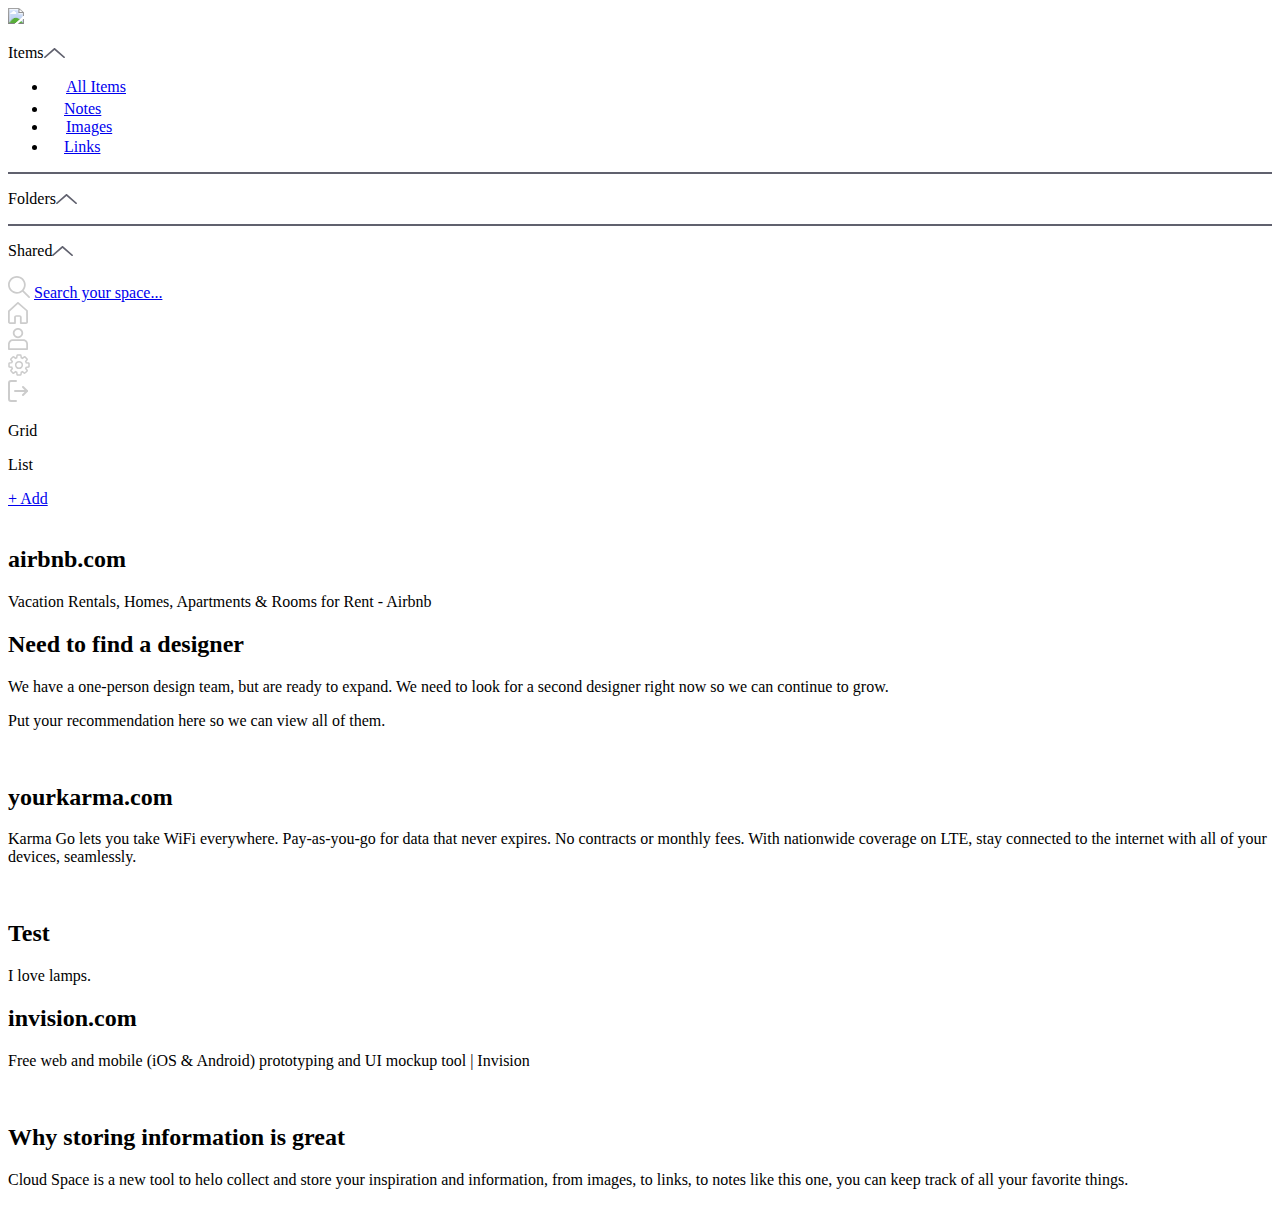
==== dashboard.html @ 66cd8a6a "Reverted icons back to svg format and fixed html issue" ====
<!DOCTYPE html>
<html>
  <head>
    <meta http-equiv="X-UA-Compatible" content="IE=Edge">
    <meta name="viewpoint" content="width=device-width, initial-scale=1">
    <meta charset="utf-8">
    <title>Dashboard | Cloud Space</title>

    <!-- Google Fonts -->
    <link href="https://fonts.googleapis.com/css?family=Open+Sans:300,400,600,700,800" rel="stylesheet">
    <link href="https://fonts.googleapis.com/css?family=Noto+Serif:400,700" rel="stylesheet">

    <!-- CSS -->
    <link rel="stylesheet" href="css/normalize.css">
    <link rel="stylesheet" href="css/dashboard.css">
    <link rel="stylesheet" href="animate-css/animate.min.css">
  </head>

<body class="dashboard">
  <!-- LEFT NAV -->
  <nav id="left-nav" class="left-nav col-2">
    <a href="#" class="site-logo"><img src="images/header-logo.svg"></a>
    <div class="items">
      <p>Items<img src="images/nav-icons/arrow.svg" alt=""></p>
      <ul>
        <li id="active"><img src="images/nav-icons/all.svg" alt=""><a href="dashboard.html">All Items</a></li>
        <li><a href="#"><img src="images/nav-icons/notes.svg" alt="">Notes</a></li>
        <li><a href="dashboard-images.html"><img src="images/nav-icons/images.svg" alt="">Images</a></li>
        <li><a href="#"><img src="images/nav-icons/links.svg" alt="">Links</a></li>
      </ul>
    </div>
    <hr noshade color=#60616E>
    <div class="folders">
      <p>Folders<img src="images/nav-icons/arrow.svg" alt=""></p>
    </div>
    <hr noshade color=#60616E>
    <div class="shared">
      <p>Shared<img src="images/nav-icons/arrow.svg" alt=""></p>
    </div>
  </nav>

  <main role="main">
    <!-- CONTENT -->
    <section class="content col-10">

      <!-- HEADER -->
      <div class="header">
        <img src="images/header-icons/search.svg" class="search" alt="">
        <a href="#" class="search-bar">Search your space...</a>
        <div class="header-nav">
          <div class="nav-btn">
            <a href="#"><img src="images/header-icons/home.svg" alt=""></a>
          </div>
          <div class="nav-btn">
            <a href="#"><img src="images/header-icons/user.svg" alt=""></a>
          </div>
          <div class="nav-btn">
            <a href="#"><img src="images/header-icons/settings.svg" alt=""></a>
          </div>
          <div class="nav-btn log-out">
            <a href="#"><img src="images/header-icons/log-out.svg" alt=""></a>
          </div>
        </div>
      </div>

      <!-- SUBHEADER -->
      <div class="subheader">
        <div class="view">
          <p id="selected">Grid</p>
          <p>List</p>
        </div>
        <div class="add-btn">
          <a href="#">+ Add</a>
        </div>
      </div>

      <!-- ITEMS -->
      <div class="container">
        <div class="content-item">
          <div class="item-box">
            <img src="https://images.pexels.com/photos/63633/bar-local-cong-ireland-63633.jpeg?h=350&auto=compress&cs=tinysrgb" alt="">
          </div>
        </div>
        <div class="content-item">
          <div class="item-box">
            <h2><img src="https://www.airbnb.com/favicon.ico" alt="">airbnb.com</h2>
            <p>Vacation Rentals, Homes, Apartments & Rooms for Rent - Airbnb</p>
          </div>
        </div>
        <div class="content-item">
          <div class="item-box">
            <h2>Need to find a designer</h2>
            <p>We have a one-person design team, but are ready to expand. We need to look for a second designer right now so we can continue to grow.</p>
            <p>Put your recommendation here so we can view all of them.</p>
          </div>
        </div>
        <div class="content-item">
          <div class="item-box">
            <img src="https://images.pexels.com/photos/7065/space-desk-office-hero-7065.jpg?h=350&auto=compress&cs=tinysrgb" alt="">
          </div>
        </div>
        <div class="content-item">
          <div class="item-box">
            <h2><img src="http://yourkarma.com/favicon.ico" alt="">yourkarma.com</h2>
            <p>Karma Go lets you take WiFi everywhere. Pay-as-you-go for data that never expires. No contracts or monthly fees. With nationwide coverage on LTE, stay connected to the internet with all of your devices, seamlessly.</p>
          </div>
        </div>
        <div class="content-item">
          <div class="item-box">
            <img src="https://images.pexels.com/photos/9410/pexels-photo.jpg?h=350&auto=compress&cs=tinysrgb" alt="">
          </div>
        </div>
        <div class="content-item">
          <div class="item-box">
            <h2>Test</h2>
            <p>I love lamps.</p>
          </div>
        </div>
        <div class="content-item">
          <div class="item-box">
            <h2><img src="https://www.invisionapp.com/favicon.ico" alt="">invision.com</h2>
            <p>Free web and mobile (iOS & Android) prototyping and UI mockup tool | Invision</p>
          </div>
        </div>
        <div class="content-item">
          <div class="item-box">
            <img src="https://images.pexels.com/photos/81363/office-work-desk-computer-81363.jpeg?h=350&auto=compress&cs=tinysrgb" alt="">
          </div>
        </div>
        <div class="content-item">
          <div class="item-box">
            <h2>Why storing information is great</h2>
            <p>Cloud Space is a new tool to helo collect and store your inspiration and information, from images, to links, to notes like this one, you can keep track of all your favorite things.</p>
          </div>
        </div>
      </div>
    </section>
  </main>
</body>
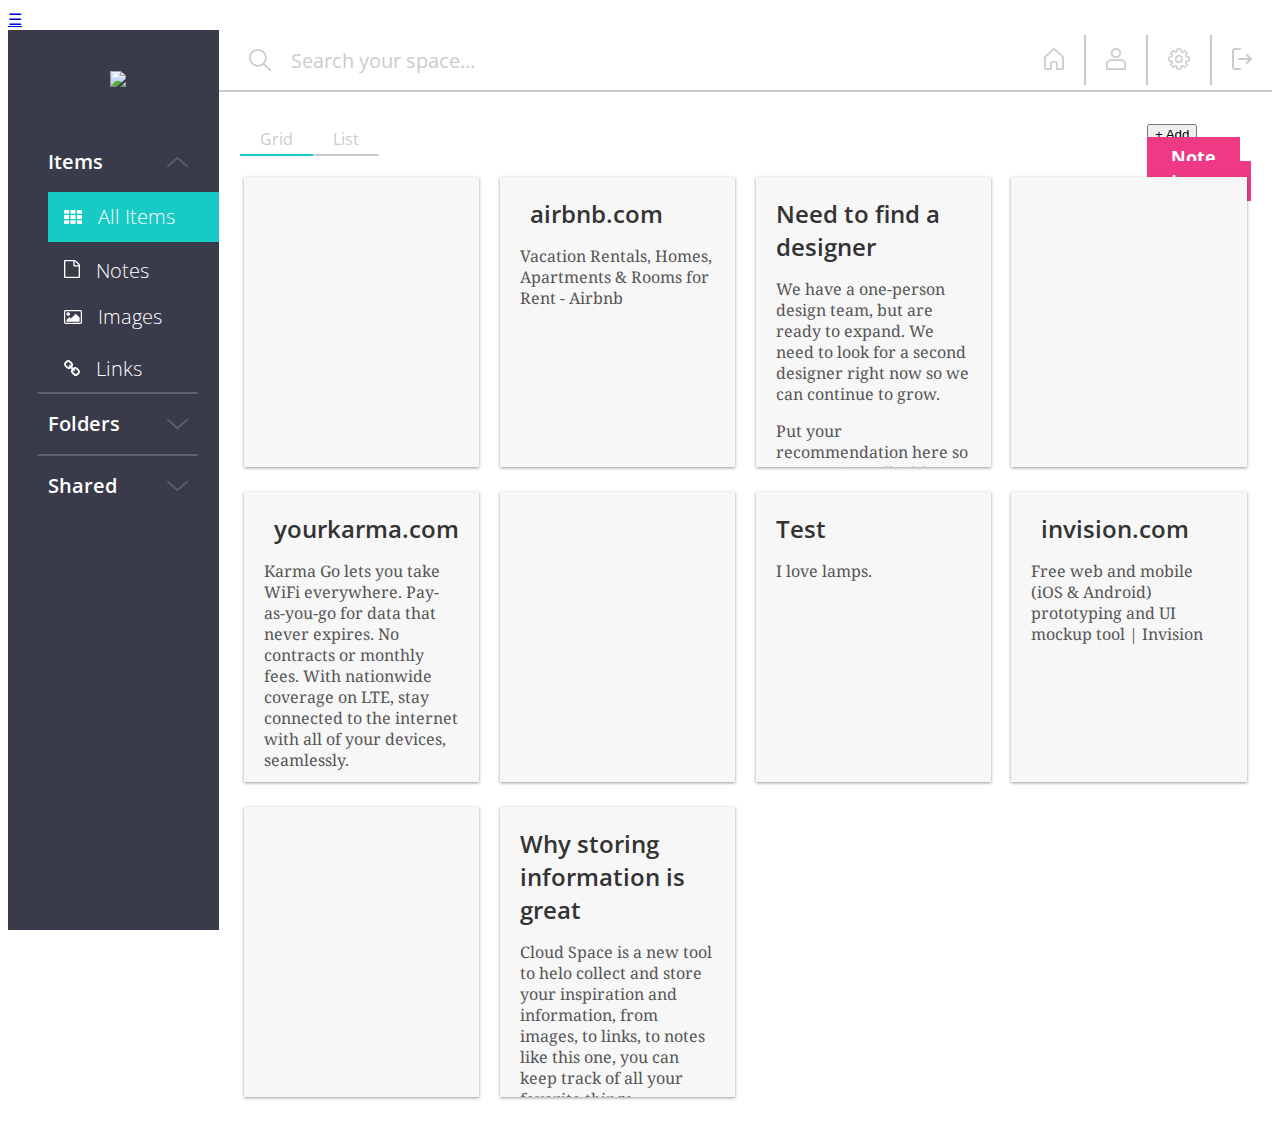
==== commit 9fd4ee1d: "Fixed display issue in Chrome for search/nav icons" ====
--- a/dashboard.html
+++ b/dashboard.html
@@ -14,126 +14,148 @@
     <link rel="stylesheet" href="css/normalize.css">
     <link rel="stylesheet" href="css/dashboard.css">
     <link rel="stylesheet" href="animate-css/animate.min.css">
+    <link rel="stylesheet" href="css/bootstrap.btndrop.css">
   </head>
 
-<body class="dashboard">
-  <!-- LEFT NAV -->
-  <nav id="left-nav" class="left-nav col-2">
-    <a href="#" class="site-logo"><img src="images/header-logo.svg"></a>
-    <div class="items">
-      <p>Items<img src="images/nav-icons/arrow.svg" alt=""></p>
-      <ul>
-        <li id="active"><img src="images/nav-icons/all.svg" alt=""><a href="dashboard.html">All Items</a></li>
-        <li><a href="#"><img src="images/nav-icons/notes.svg" alt="">Notes</a></li>
-        <li><a href="dashboard-images.html"><img src="images/nav-icons/images.svg" alt="">Images</a></li>
-        <li><a href="#"><img src="images/nav-icons/links.svg" alt="">Links</a></li>
-      </ul>
-    </div>
-    <hr noshade color=#60616E>
-    <div class="folders">
-      <p>Folders<img src="images/nav-icons/arrow.svg" alt=""></p>
-    </div>
-    <hr noshade color=#60616E>
-    <div class="shared">
-      <p>Shared<img src="images/nav-icons/arrow.svg" alt=""></p>
-    </div>
-  </nav>
+  <body class="dashboard">
+    <!-- RESPONSIVE NAV -->
+    <a href="#" class="hamburger" id="menu">&#9776;</a>
+    <!-- LEFT NAV -->
+    <nav class="left-nav col-2" id="left-nav">
+      <a href="#" class="site-logo"><img src="images/header-logo.svg"></a>
+      <div class="items">
+        <p>Items<img src="images/nav-icons/arrow.svg" alt=""></p>
+        <ul>
+          <li id="active"><img src="images/nav-icons/all.svg" alt=""><a href="dashboard.html">All Items</a></li>
+          <li><a href="#"><img src="images/nav-icons/notes.svg" alt="">Notes</a></li>
+          <li><a href="dashboard-images.html"><img src="images/nav-icons/images.svg" alt="">Images</a></li>
+          <li><a href="#"><img src="images/nav-icons/links.svg" alt="">Links</a></li>
+        </ul>
+      </div>
+      <hr noshade color=#60616E>
+      <div class="folders">
+        <p>Folders<img src="images/nav-icons/arrow.svg" alt=""></p>
+      </div>
+      <hr noshade color=#60616E>
+      <div class="shared">
+        <p>Shared<img src="images/nav-icons/arrow.svg" alt=""></p>
+      </div>
+    </nav>
 
-  <main role="main">
-    <!-- CONTENT -->
-    <section class="content col-10">
+    <main role="main">
+      <!-- CONTENT -->
+      <section class="content col-10">
 
-      <!-- HEADER -->
-      <div class="header">
-        <img src="images/header-icons/search.svg" class="search" alt="">
-        <a href="#" class="search-bar">Search your space...</a>
-        <div class="header-nav">
-          <div class="nav-btn">
-            <a href="#"><img src="images/header-icons/home.svg" alt=""></a>
+        <!-- HEADER -->
+        <div class="header">
+          <img src="images/header-icons/search.svg" class="search" alt="">
+          <a href="#" class="search-bar">Search your space...</a>
+          <div class="header-nav">
+            <div class="nav-btn">
+              <a href="dashboard.html"><img src="images/header-icons/home.svg" alt=""></a>
+            </div>
+            <div class="nav-btn">
+              <a href="#"><img src="images/header-icons/user.svg" alt=""></a>
+            </div>
+            <div class="nav-btn">
+              <a href="#"><img src="images/header-icons/settings.svg" alt=""></a>
+            </div>
+            <div class="nav-btn log-out">
+              <a href="index.html"><img src="images/header-icons/log-out.svg" alt=""></a>
+            </div>
           </div>
-          <div class="nav-btn">
-            <a href="#"><img src="images/header-icons/user.svg" alt=""></a>
+
+        </div>
+
+        <!-- SUBHEADER -->
+        <div class="subheader">
+          <div class="view">
+            <p id="selected"><img src="images/header-icons/grid.svg" alt="">Grid</p>
+            <p><img src="images/header-icons/list.svg" alt="">List</p>
           </div>
-          <div class="nav-btn">
-            <a href="#"><img src="images/header-icons/settings.svg" alt=""></a>
-          </div>
-          <div class="nav-btn log-out">
-            <a href="#"><img src="images/header-icons/log-out.svg" alt=""></a>
+          <div class="dropdown add-btn">
+            <button class="btn dropdown-toggle" type="button" id="dropdownMenuButton" data-toggle="dropdown" aria-haspopup="true" aria-expanded="false">
+              + Add
+            </button>
+            <div class="dropdown-menu dropdown-menu-right" aria-labelledby="dropdownMenuButton">
+              <a class="dropdown-item" href="#">Note</a>
+              <div class="dropdown-divider"></div>
+              <a class="dropdown-item" href="#">Image</a>
+              <div class="dropdown-divider"></div>
+              <a class="dropdown-item" href="#">Link</a>
+            </div>
           </div>
         </div>
-      </div>
 
-      <!-- SUBHEADER -->
-      <div class="subheader">
-        <div class="view">
-          <p id="selected">Grid</p>
-          <p>List</p>
-        </div>
-        <div class="add-btn">
-          <a href="#">+ Add</a>
-        </div>
-      </div>
-
-      <!-- ITEMS -->
-      <div class="container">
-        <div class="content-item">
-          <div class="item-box">
-            <img src="https://images.pexels.com/photos/63633/bar-local-cong-ireland-63633.jpeg?h=350&auto=compress&cs=tinysrgb" alt="">
+        <!-- ITEMS -->
+        <div class="container">
+          <div class="content-item">
+            <div class="item-box">
+              <img src="https://images.pexels.com/photos/63633/bar-local-cong-ireland-63633.jpeg?h=350&auto=compress&cs=tinysrgb" alt="">
+            </div>
+          </div>
+          <div class="content-item">
+            <div class="item-box">
+              <h2><img src="https://www.airbnb.com/favicon.ico" alt="">airbnb.com</h2>
+              <p>Vacation Rentals, Homes, Apartments & Rooms for Rent - Airbnb</p>
+            </div>
+          </div>
+          <div class="content-item">
+            <div class="item-box">
+              <h2>Need to find a designer</h2>
+              <p>We have a one-person design team, but are ready to expand. We need to look for a second designer right now so we can continue to grow.</p>
+              <p>Put your recommendation here so we can view all of them.</p>
+            </div>
+          </div>
+          <div class="content-item">
+            <div class="item-box">
+              <img src="https://images.pexels.com/photos/7065/space-desk-office-hero-7065.jpg?h=350&auto=compress&cs=tinysrgb" alt="">
+            </div>
+          </div>
+          <div class="content-item">
+            <div class="item-box">
+              <h2><img src="http://yourkarma.com/favicon.ico" alt="">yourkarma.com</h2>
+              <p>Karma Go lets you take WiFi everywhere. Pay-as-you-go for data that never expires. No contracts or monthly fees. With nationwide coverage on LTE, stay connected to the internet with all of your devices, seamlessly.</p>
+            </div>
+          </div>
+          <div class="content-item">
+            <div class="item-box">
+              <img src="https://images.pexels.com/photos/9410/pexels-photo.jpg?h=350&auto=compress&cs=tinysrgb" alt="">
+            </div>
+          </div>
+          <div class="content-item">
+            <div class="item-box">
+              <h2>Test</h2>
+              <p>I love lamps.</p>
+            </div>
+          </div>
+          <div class="content-item">
+            <div class="item-box">
+              <h2><img src="https://www.invisionapp.com/favicon.ico" alt="">invision.com</h2>
+              <p>Free web and mobile (iOS & Android) prototyping and UI mockup tool | Invision</p>
+            </div>
+          </div>
+          <div class="content-item">
+            <div class="item-box">
+              <img src="https://images.pexels.com/photos/81363/office-work-desk-computer-81363.jpeg?h=350&auto=compress&cs=tinysrgb" alt="">
+            </div>
+          </div>
+          <div class="content-item">
+            <div class="item-box">
+              <h2>Why storing information is great</h2>
+              <p>Cloud Space is a new tool to helo collect and store your inspiration and information, from images, to links, to notes like this one, you can keep track of all your favorite things.</p>
+            </div>
           </div>
         </div>
-        <div class="content-item">
-          <div class="item-box">
-            <h2><img src="https://www.airbnb.com/favicon.ico" alt="">airbnb.com</h2>
-            <p>Vacation Rentals, Homes, Apartments & Rooms for Rent - Airbnb</p>
-          </div>
-        </div>
-        <div class="content-item">
-          <div class="item-box">
-            <h2>Need to find a designer</h2>
-            <p>We have a one-person design team, but are ready to expand. We need to look for a second designer right now so we can continue to grow.</p>
-            <p>Put your recommendation here so we can view all of them.</p>
-          </div>
-        </div>
-        <div class="content-item">
-          <div class="item-box">
-            <img src="https://images.pexels.com/photos/7065/space-desk-office-hero-7065.jpg?h=350&auto=compress&cs=tinysrgb" alt="">
-          </div>
-        </div>
-        <div class="content-item">
-          <div class="item-box">
-            <h2><img src="http://yourkarma.com/favicon.ico" alt="">yourkarma.com</h2>
-            <p>Karma Go lets you take WiFi everywhere. Pay-as-you-go for data that never expires. No contracts or monthly fees. With nationwide coverage on LTE, stay connected to the internet with all of your devices, seamlessly.</p>
-          </div>
-        </div>
-        <div class="content-item">
-          <div class="item-box">
-            <img src="https://images.pexels.com/photos/9410/pexels-photo.jpg?h=350&auto=compress&cs=tinysrgb" alt="">
-          </div>
-        </div>
-        <div class="content-item">
-          <div class="item-box">
-            <h2>Test</h2>
-            <p>I love lamps.</p>
-          </div>
-        </div>
-        <div class="content-item">
-          <div class="item-box">
-            <h2><img src="https://www.invisionapp.com/favicon.ico" alt="">invision.com</h2>
-            <p>Free web and mobile (iOS & Android) prototyping and UI mockup tool | Invision</p>
-          </div>
-        </div>
-        <div class="content-item">
-          <div class="item-box">
-            <img src="https://images.pexels.com/photos/81363/office-work-desk-computer-81363.jpeg?h=350&auto=compress&cs=tinysrgb" alt="">
-          </div>
-        </div>
-        <div class="content-item">
-          <div class="item-box">
-            <h2>Why storing information is great</h2>
-            <p>Cloud Space is a new tool to helo collect and store your inspiration and information, from images, to links, to notes like this one, you can keep track of all your favorite things.</p>
-          </div>
-        </div>
-      </div>
-    </section>
-  </main>
-</body>
+      </section>
+    </main>
+    <script src="https://code.jquery.com/jquery-3.2.1.slim.min.js" integrity="sha384-KJ3o2DKtIkvYIK3UENzmM7KCkRr/rE9/Qpg6aAZGJwFDMVNA/GpGFF93hXpG5KkN" crossorigin="anonymous"></script>
+    <script src="https://cdnjs.cloudflare.com/ajax/libs/popper.js/1.12.3/umd/popper.min.js" integrity="sha384-vFJXuSJphROIrBnz7yo7oB41mKfc8JzQZiCq4NCceLEaO4IHwicKwpJf9c9IpFgh" crossorigin="anonymous"></script>
+    <script src="https://maxcdn.bootstrapcdn.com/bootstrap/4.0.0-beta.2/js/bootstrap.min.js" integrity="sha384-alpBpkh1PFOepccYVYDB4do5UnbKysX5WZXm3XxPqe5iKTfUKjNkCk9SaVuEZflJ" crossorigin="anonymous"></script>
+    <script type="text/javascript">
+      $("#menu").click(function() {
+        $("#left-nav").toggleClass("open", 200);
+      });
+    </script>
+  </body>
+</html>
--- a/css/dashboard.css
+++ b/css/dashboard.css
@@ -0,0 +1,309 @@
+/*DOCUMENT*/
+html, body {
+  overflow-x: hidden;
+  font-family: "Open Sans", Helvetica, Arial, sans-serif;
+  -moz-osx-font-smoothing: grayscale;
+  -webkit-font-smoothing: antialiased;
+}
+
+/*GRID*/
+.container {
+  margin-left: auto;
+  margin-right: auto;
+  padding-left: 15px;
+  padding-right: 15px;
+  position: relative;
+}
+.container::before
+.container::after {
+  content: " ";
+  display: table;
+}
+.container::after {
+  clear: both;
+}
+.col-1 {width: 8.33%;}
+.col-2 {width: 16.66%;}
+.col-3 {width: 25%;}
+.col-4 {width: 33.33%;}
+.col-5 {width: 41.66%;}
+.col-6 {width: 50%;}
+.col-7 {width: 58.33%;}
+.col-8 {width: 66.66%;}
+.col-9 {width: 75%;}
+.col-10 {width: 83.33%;}
+.col-11 {width: 91.66%;}
+.col-12 {width: 100%;}
+
+/*STYLE*/
+/*NAV*/
+.left-nav {
+  height: 100vh;
+  min-width: 220px;
+  color: #FFFFFF;
+  background-color: #393A4A;
+  float: left;
+  position: fixed;
+  display: block;
+  overflow-x: hidden;
+}
+
+.site-logo {
+  display: block;
+  margin: 40px 0;
+  text-align: center;
+}
+
+.site-logo img {
+  width: 80px;
+}
+
+.items, .shared, .folders {
+  margin: 0 40px;
+}
+
+.items p, .folders p, .shared p {
+  font-size: 20px;
+  font-weight: 600;
+  line-height: 60px;
+  height: 60px;
+  margin: 0;
+}
+
+.items p img, .folders p img, .shared p img {
+  float: right;
+  margin: 25px 0;
+  padding: 0;
+}
+
+.folders p img, .shared p img {
+  transform: rotate(180deg);
+}
+
+.items ul {
+  margin: 0;
+  padding: 0 0 0 16px;
+}
+
+.items li {
+  font-size: 20px;
+  font-weight: 300;
+  list-style-type: none;
+  height: 50px;
+  padding: 0;
+}
+
+#active {
+  margin-left: -16px;
+  width: 150%;
+  background-color: #17CAC5;
+  border-left: 16px solid #17CAC5;
+}
+
+.items img {
+  margin-top: 18px;
+  padding: 0 16px 0 0;
+}
+
+.items ul li a {
+  color: #FFFFFF;
+  text-decoration: none;
+}
+
+.left-nav hr {
+  display: block;
+  margin: 0 30px;
+}
+
+/*CONTENT*/
+.content {
+  position: relative;
+  float: right;
+  background-color: #FFFFFF;
+}
+
+/*HEADER*/
+.header {
+  display: inline-flex;
+  position: relative;
+  height: 60px;
+  width: 100%;
+  border-bottom: 2px solid #CCCCCC;
+  padding: 0;
+}
+
+.search {
+  margin: auto 20px auto 30px;
+}
+
+.search-bar {
+  margin: auto 0;
+}
+
+.search-bar {
+  font-size: 20px;
+  text-decoration: none;
+  color: #CCCCCC;
+}
+
+.header-nav {
+  display: inline-flex;
+  position: absolute;
+  right: 0;
+}
+
+.nav-btn {
+  height: 50px;
+  margin: 5px 0;
+  border-right: 2px solid #CCCCCC;
+  padding: 0 20px;
+}
+
+.log-out {
+  border: none;
+}
+
+.nav-btn img {
+  margin: 12.5px 0;
+}
+
+/*SUBHEADER*/
+.subheader {
+  position: relative;
+  display: inline-block;
+  height: 40px;
+  width: 96%;
+  margin: 20px 2%;
+}
+
+.view {
+  display: flex;
+  position: relative;
+  float: left;
+  width: auto;
+  margin-top: 16px;
+}
+
+.view p {
+  font-size: 16px;
+  color: #CCCCCC;
+  margin: 0;
+  border-bottom: 2px solid #CCCCCC;
+  padding: 0 20px 4px;
+}
+
+#selected {
+  border-bottom: 2px solid #17CAC5;
+}
+
+.add-btn {
+  position: relative;
+  float: right;
+  padding: 10px 0;
+}
+
+.add-btn a {
+  text-decoration: none;
+  color: #FFFFFF;
+  font-size: 18px;
+  font-weight: bold;
+  background-color: #EE3A85;
+  padding: 8px 24px;
+}
+
+/*ITEMS*/
+.content-item {
+  display: block;
+  float: left;
+  width: 98%;
+  margin: 0 0 25px;
+}
+
+.item-box {
+  display: block;
+  position: relative;
+  overflow: hidden;
+  height: 250px;
+  background-color: #F7F7F7;
+  box-shadow: 0 1px 3px 0 rgba(0,0,0,0.4);
+  padding: 20px;
+}
+
+@media (min-width: 460px) {
+  .content {
+    position: relative;
+    float: right;
+  }
+
+  .content-item {
+    display: block;
+    float: left;
+    width: 46%;
+    margin: 0 2% 25px;
+  }
+}
+
+@media (min-width: 768px) {
+  .content {
+    position: relative;
+    float: right;
+  }
+
+  .content > .container {
+    width: 700px;
+  }
+
+  .content-item {
+    width: 31.3333%;
+    margin: 0 1% 25px;
+  }
+}
+
+@media (min-width: 992px) {
+  .content {
+    position: relative;
+    float: right;
+  }
+
+  .content > .container {
+    width: auto;
+  }
+
+  .content-item {
+    width: 23%;
+    margin: 0 1% 25px;
+  }
+}
+
+/*ITEM CONTENT*/
+.item-box > img {
+  position: absolute;
+  height: 100%;
+  width: auto;
+  top: 0;
+  left: 0;
+  right: 0;
+}
+
+.item-box h2 > img {
+  height: 20px;
+  padding-right: 10px;
+}
+
+.item-box h2 {
+  font-size: 24px;
+  font-weight: 600;
+  color: #333333;
+  margin: auto;
+}
+
+.item-box p {
+  font-family: "Noto Serif", serif;
+  font-size: 16px;
+  color: #555555;
+  line-height: 21px;
+}
+
+.item-box {
+  overflow-y: scroll;
+}
